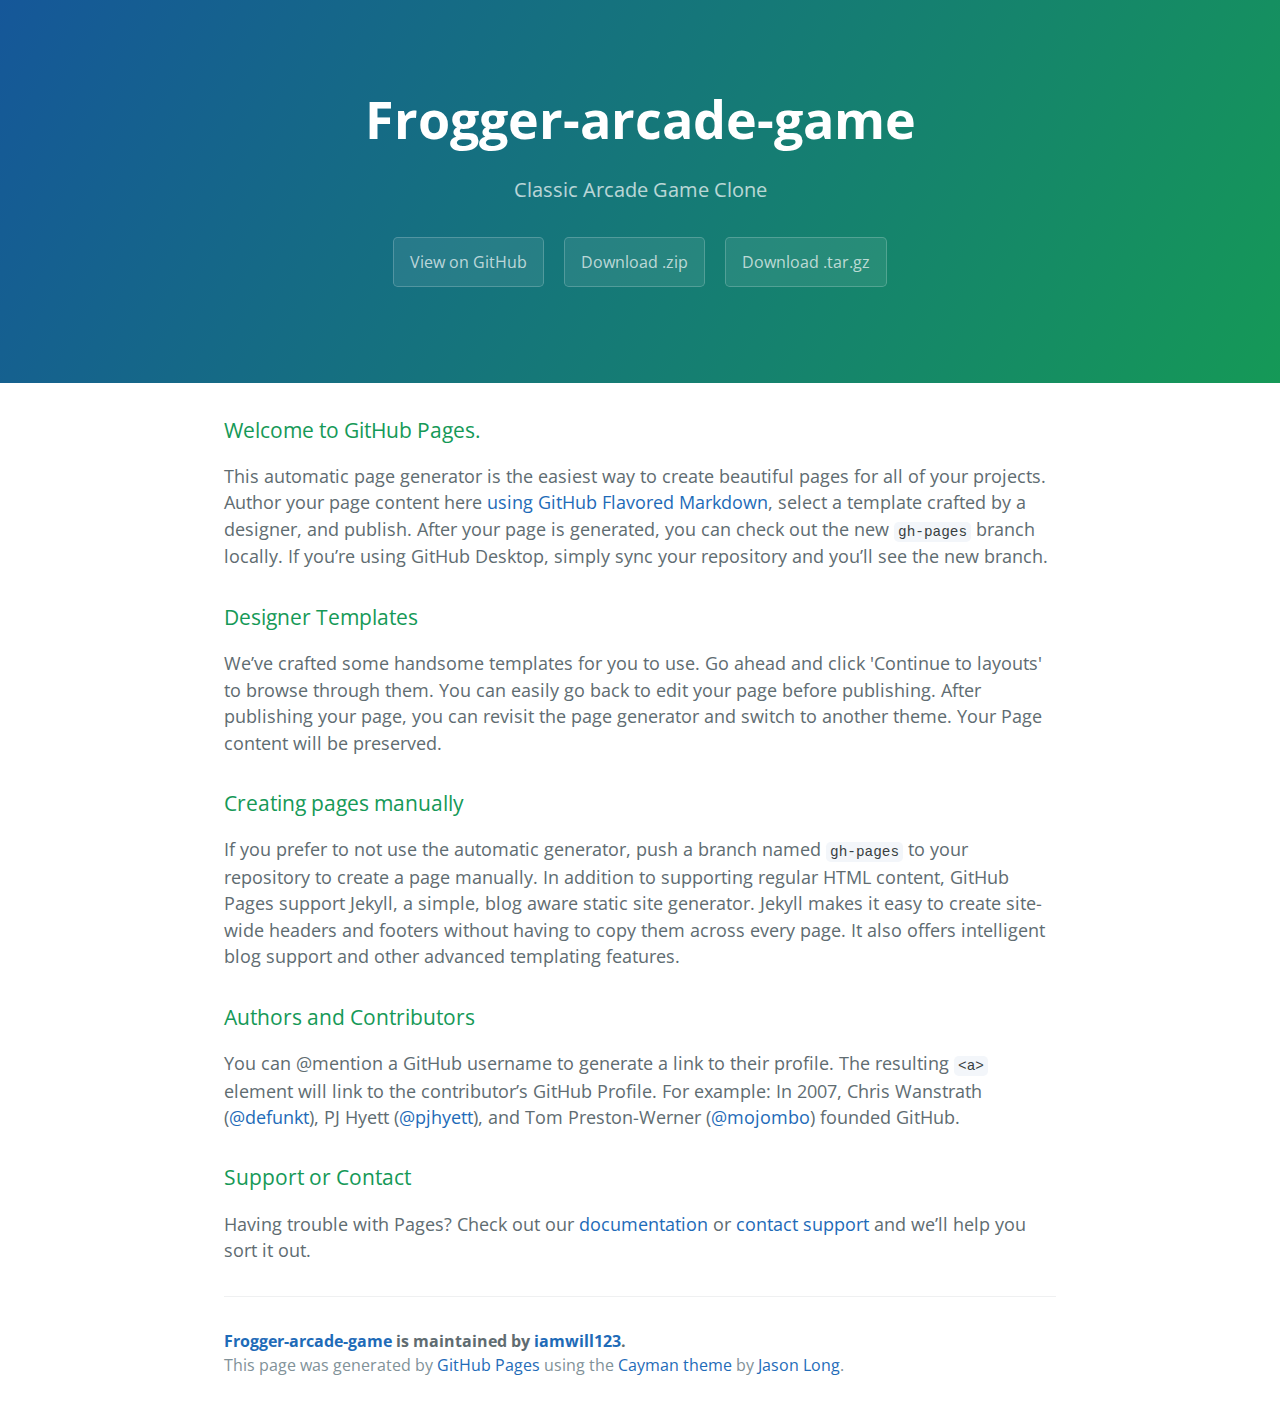
==== index.html @ c5eda5cd "Create master branch via GitHub" ====
<!DOCTYPE html>
<html lang="en-us">
  <head>
    <meta charset="UTF-8">
    <title>Frogger-arcade-game by iamwill123</title>
    <meta name="viewport" content="width=device-width, initial-scale=1">
    <link rel="stylesheet" type="text/css" href="stylesheets/normalize.css" media="screen">
    <link href='https://fonts.googleapis.com/css?family=Open+Sans:400,700' rel='stylesheet' type='text/css'>
    <link rel="stylesheet" type="text/css" href="stylesheets/stylesheet.css" media="screen">
    <link rel="stylesheet" type="text/css" href="stylesheets/github-light.css" media="screen">
  </head>
  <body>
    <section class="page-header">
      <h1 class="project-name">Frogger-arcade-game</h1>
      <h2 class="project-tagline">Classic Arcade Game Clone</h2>
      <a href="https://github.com/iamwill123/Frogger-Arcade-Game" class="btn">View on GitHub</a>
      <a href="https://github.com/iamwill123/Frogger-Arcade-Game/zipball/master" class="btn">Download .zip</a>
      <a href="https://github.com/iamwill123/Frogger-Arcade-Game/tarball/master" class="btn">Download .tar.gz</a>
    </section>

    <section class="main-content">
      <h3>
<a id="welcome-to-github-pages" class="anchor" href="#welcome-to-github-pages" aria-hidden="true"><span aria-hidden="true" class="octicon octicon-link"></span></a>Welcome to GitHub Pages.</h3>

<p>This automatic page generator is the easiest way to create beautiful pages for all of your projects. Author your page content here <a href="https://guides.github.com/features/mastering-markdown/">using GitHub Flavored Markdown</a>, select a template crafted by a designer, and publish. After your page is generated, you can check out the new <code>gh-pages</code> branch locally. If you’re using GitHub Desktop, simply sync your repository and you’ll see the new branch.</p>

<h3>
<a id="designer-templates" class="anchor" href="#designer-templates" aria-hidden="true"><span aria-hidden="true" class="octicon octicon-link"></span></a>Designer Templates</h3>

<p>We’ve crafted some handsome templates for you to use. Go ahead and click 'Continue to layouts' to browse through them. You can easily go back to edit your page before publishing. After publishing your page, you can revisit the page generator and switch to another theme. Your Page content will be preserved.</p>

<h3>
<a id="creating-pages-manually" class="anchor" href="#creating-pages-manually" aria-hidden="true"><span aria-hidden="true" class="octicon octicon-link"></span></a>Creating pages manually</h3>

<p>If you prefer to not use the automatic generator, push a branch named <code>gh-pages</code> to your repository to create a page manually. In addition to supporting regular HTML content, GitHub Pages support Jekyll, a simple, blog aware static site generator. Jekyll makes it easy to create site-wide headers and footers without having to copy them across every page. It also offers intelligent blog support and other advanced templating features.</p>

<h3>
<a id="authors-and-contributors" class="anchor" href="#authors-and-contributors" aria-hidden="true"><span aria-hidden="true" class="octicon octicon-link"></span></a>Authors and Contributors</h3>

<p>You can @mention a GitHub username to generate a link to their profile. The resulting <code>&lt;a&gt;</code> element will link to the contributor’s GitHub Profile. For example: In 2007, Chris Wanstrath (<a href="https://github.com/defunkt" class="user-mention">@defunkt</a>), PJ Hyett (<a href="https://github.com/pjhyett" class="user-mention">@pjhyett</a>), and Tom Preston-Werner (<a href="https://github.com/mojombo" class="user-mention">@mojombo</a>) founded GitHub.</p>

<h3>
<a id="support-or-contact" class="anchor" href="#support-or-contact" aria-hidden="true"><span aria-hidden="true" class="octicon octicon-link"></span></a>Support or Contact</h3>

<p>Having trouble with Pages? Check out our <a href="https://help.github.com/pages">documentation</a> or <a href="https://github.com/contact">contact support</a> and we’ll help you sort it out.</p>

      <footer class="site-footer">
        <span class="site-footer-owner"><a href="https://github.com/iamwill123/Frogger-Arcade-Game">Frogger-arcade-game</a> is maintained by <a href="https://github.com/iamwill123">iamwill123</a>.</span>

        <span class="site-footer-credits">This page was generated by <a href="https://pages.github.com">GitHub Pages</a> using the <a href="https://github.com/jasonlong/cayman-theme">Cayman theme</a> by <a href="https://twitter.com/jasonlong">Jason Long</a>.</span>
      </footer>

    </section>

  
  </body>
</html>
---- stylesheets/stylesheet.css ----
* {
  box-sizing: border-box; }

body {
  padding: 0;
  margin: 0;
  font-family: "Open Sans", "Helvetica Neue", Helvetica, Arial, sans-serif;
  font-size: 16px;
  line-height: 1.5;
  color: #606c71; }

a {
  color: #1e6bb8;
  text-decoration: none; }
  a:hover {
    text-decoration: underline; }

.btn {
  display: inline-block;
  margin-bottom: 1rem;
  color: rgba(255, 255, 255, 0.7);
  background-color: rgba(255, 255, 255, 0.08);
  border-color: rgba(255, 255, 255, 0.2);
  border-style: solid;
  border-width: 1px;
  border-radius: 0.3rem;
  transition: color 0.2s, background-color 0.2s, border-color 0.2s; }
  .btn + .btn {
    margin-left: 1rem; }

.btn:hover {
  color: rgba(255, 255, 255, 0.8);
  text-decoration: none;
  background-color: rgba(255, 255, 255, 0.2);
  border-color: rgba(255, 255, 255, 0.3); }

@media screen and (min-width: 64em) {
  .btn {
    padding: 0.75rem 1rem; } }

@media screen and (min-width: 42em) and (max-width: 64em) {
  .btn {
    padding: 0.6rem 0.9rem;
    font-size: 0.9rem; } }

@media screen and (max-width: 42em) {
  .btn {
    display: block;
    width: 100%;
    padding: 0.75rem;
    font-size: 0.9rem; }
    .btn + .btn {
      margin-top: 1rem;
      margin-left: 0; } }

.page-header {
  color: #fff;
  text-align: center;
  background-color: #159957;
  background-image: linear-gradient(120deg, #155799, #159957); }

@media screen and (min-width: 64em) {
  .page-header {
    padding: 5rem 6rem; } }

@media screen and (min-width: 42em) and (max-width: 64em) {
  .page-header {
    padding: 3rem 4rem; } }

@media screen and (max-width: 42em) {
  .page-header {
    padding: 2rem 1rem; } }

.project-name {
  margin-top: 0;
  margin-bottom: 0.1rem; }

@media screen and (min-width: 64em) {
  .project-name {
    font-size: 3.25rem; } }

@media screen and (min-width: 42em) and (max-width: 64em) {
  .project-name {
    font-size: 2.25rem; } }

@media screen and (max-width: 42em) {
  .project-name {
    font-size: 1.75rem; } }

.project-tagline {
  margin-bottom: 2rem;
  font-weight: normal;
  opacity: 0.7; }

@media screen and (min-width: 64em) {
  .project-tagline {
    font-size: 1.25rem; } }

@media screen and (min-width: 42em) and (max-width: 64em) {
  .project-tagline {
    font-size: 1.15rem; } }

@media screen and (max-width: 42em) {
  .project-tagline {
    font-size: 1rem; } }

.main-content :first-child {
  margin-top: 0; }
.main-content img {
  max-width: 100%; }
.main-content h1, .main-content h2, .main-content h3, .main-content h4, .main-content h5, .main-content h6 {
  margin-top: 2rem;
  margin-bottom: 1rem;
  font-weight: normal;
  color: #159957; }
.main-content p {
  margin-bottom: 1em; }
.main-content code {
  padding: 2px 4px;
  font-family: Consolas, "Liberation Mono", Menlo, Courier, monospace;
  font-size: 0.9rem;
  color: #383e41;
  background-color: #f3f6fa;
  border-radius: 0.3rem; }
.main-content pre {
  padding: 0.8rem;
  margin-top: 0;
  margin-bottom: 1rem;
  font: 1rem Consolas, "Liberation Mono", Menlo, Courier, monospace;
  color: #567482;
  word-wrap: normal;
  background-color: #f3f6fa;
  border: solid 1px #dce6f0;
  border-radius: 0.3rem; }
  .main-content pre > code {
    padding: 0;
    margin: 0;
    font-size: 0.9rem;
    color: #567482;
    word-break: normal;
    white-space: pre;
    background: transparent;
    border: 0; }
.main-content .highlight {
  margin-bottom: 1rem; }
  .main-content .highlight pre {
    margin-bottom: 0;
    word-break: normal; }
.main-content .highlight pre, .main-content pre {
  padding: 0.8rem;
  overflow: auto;
  font-size: 0.9rem;
  line-height: 1.45;
  border-radius: 0.3rem; }
.main-content pre code, .main-content pre tt {
  display: inline;
  max-width: initial;
  padding: 0;
  margin: 0;
  overflow: initial;
  line-height: inherit;
  word-wrap: normal;
  background-color: transparent;
  border: 0; }
  .main-content pre code:before, .main-content pre code:after, .main-content pre tt:before, .main-content pre tt:after {
    content: normal; }
.main-content ul, .main-content ol {
  margin-top: 0; }
.main-content blockquote {
  padding: 0 1rem;
  margin-left: 0;
  color: #819198;
  border-left: 0.3rem solid #dce6f0; }
  .main-content blockquote > :first-child {
    margin-top: 0; }
  .main-content blockquote > :last-child {
    margin-bottom: 0; }
.main-content table {
  display: block;
  width: 100%;
  overflow: auto;
  word-break: normal;
  word-break: keep-all; }
  .main-content table th {
    font-weight: bold; }
  .main-content table th, .main-content table td {
    padding: 0.5rem 1rem;
    border: 1px solid #e9ebec; }
.main-content dl {
  padding: 0; }
  .main-content dl dt {
    padding: 0;
    margin-top: 1rem;
    font-size: 1rem;
    font-weight: bold; }
  .main-content dl dd {
    padding: 0;
    margin-bottom: 1rem; }
.main-content hr {
  height: 2px;
  padding: 0;
  margin: 1rem 0;
  background-color: #eff0f1;
  border: 0; }

@media screen and (min-width: 64em) {
  .main-content {
    max-width: 64rem;
    padding: 2rem 6rem;
    margin: 0 auto;
    font-size: 1.1rem; } }

@media screen and (min-width: 42em) and (max-width: 64em) {
  .main-content {
    padding: 2rem 4rem;
    font-size: 1.1rem; } }

@media screen and (max-width: 42em) {
  .main-content {
    padding: 2rem 1rem;
    font-size: 1rem; } }

.site-footer {
  padding-top: 2rem;
  margin-top: 2rem;
  border-top: solid 1px #eff0f1; }

.site-footer-owner {
  display: block;
  font-weight: bold; }

.site-footer-credits {
  color: #819198; }

@media screen and (min-width: 64em) {
  .site-footer {
    font-size: 1rem; } }

@media screen and (min-width: 42em) and (max-width: 64em) {
  .site-footer {
    font-size: 1rem; } }

@media screen and (max-width: 42em) {
  .site-footer {
    font-size: 0.9rem; } }
---- stylesheets/github-light.css ----
/*
The MIT License (MIT)

Copyright (c) 2016 GitHub, Inc.

Permission is hereby granted, free of charge, to any person obtaining a copy
of this software and associated documentation files (the "Software"), to deal
in the Software without restriction, including without limitation the rights
to use, copy, modify, merge, publish, distribute, sublicense, and/or sell
copies of the Software, and to permit persons to whom the Software is
furnished to do so, subject to the following conditions:

The above copyright notice and this permission notice shall be included in all
copies or substantial portions of the Software.

THE SOFTWARE IS PROVIDED "AS IS", WITHOUT WARRANTY OF ANY KIND, EXPRESS OR
IMPLIED, INCLUDING BUT NOT LIMITED TO THE WARRANTIES OF MERCHANTABILITY,
FITNESS FOR A PARTICULAR PURPOSE AND NONINFRINGEMENT. IN NO EVENT SHALL THE
AUTHORS OR COPYRIGHT HOLDERS BE LIABLE FOR ANY CLAIM, DAMAGES OR OTHER
LIABILITY, WHETHER IN AN ACTION OF CONTRACT, TORT OR OTHERWISE, ARISING FROM,
OUT OF OR IN CONNECTION WITH THE SOFTWARE OR THE USE OR OTHER DEALINGS IN THE
SOFTWARE.

*/

.pl-c /* comment */ {
  color: #969896;
}

.pl-c1 /* constant, variable.other.constant, support, meta.property-name, support.constant, support.variable, meta.module-reference, markup.raw, meta.diff.header */,
.pl-s .pl-v /* string variable */ {
  color: #0086b3;
}

.pl-e /* entity */,
.pl-en /* entity.name */ {
  color: #795da3;
}

.pl-smi /* variable.parameter.function, storage.modifier.package, storage.modifier.import, storage.type.java, variable.other */,
.pl-s .pl-s1 /* string source */ {
  color: #333;
}

.pl-ent /* entity.name.tag */ {
  color: #63a35c;
}

.pl-k /* keyword, storage, storage.type */ {
  color: #a71d5d;
}

.pl-s /* string */,
.pl-pds /* punctuation.definition.string, string.regexp.character-class */,
.pl-s .pl-pse .pl-s1 /* string punctuation.section.embedded source */,
.pl-sr /* string.regexp */,
.pl-sr .pl-cce /* string.regexp constant.character.escape */,
.pl-sr .pl-sre /* string.regexp source.ruby.embedded */,
.pl-sr .pl-sra /* string.regexp string.regexp.arbitrary-repitition */ {
  color: #183691;
}

.pl-v /* variable */ {
  color: #ed6a43;
}

.pl-id /* invalid.deprecated */ {
  color: #b52a1d;
}

.pl-ii /* invalid.illegal */ {
  color: #f8f8f8;
  background-color: #b52a1d;
}

.pl-sr .pl-cce /* string.regexp constant.character.escape */ {
  font-weight: bold;
  color: #63a35c;
}

.pl-ml /* markup.list */ {
  color: #693a17;
}

.pl-mh /* markup.heading */,
.pl-mh .pl-en /* markup.heading entity.name */,
.pl-ms /* meta.separator */ {
  font-weight: bold;
  color: #1d3e81;
}

.pl-mq /* markup.quote */ {
  color: #008080;
}

.pl-mi /* markup.italic */ {
  font-style: italic;
  color: #333;
}

.pl-mb /* markup.bold */ {
  font-weight: bold;
  color: #333;
}

.pl-md /* markup.deleted, meta.diff.header.from-file */ {
  color: #bd2c00;
  background-color: #ffecec;
}

.pl-mi1 /* markup.inserted, meta.diff.header.to-file */ {
  color: #55a532;
  background-color: #eaffea;
}

.pl-mdr /* meta.diff.range */ {
  font-weight: bold;
  color: #795da3;
}

.pl-mo /* meta.output */ {
  color: #1d3e81;
}
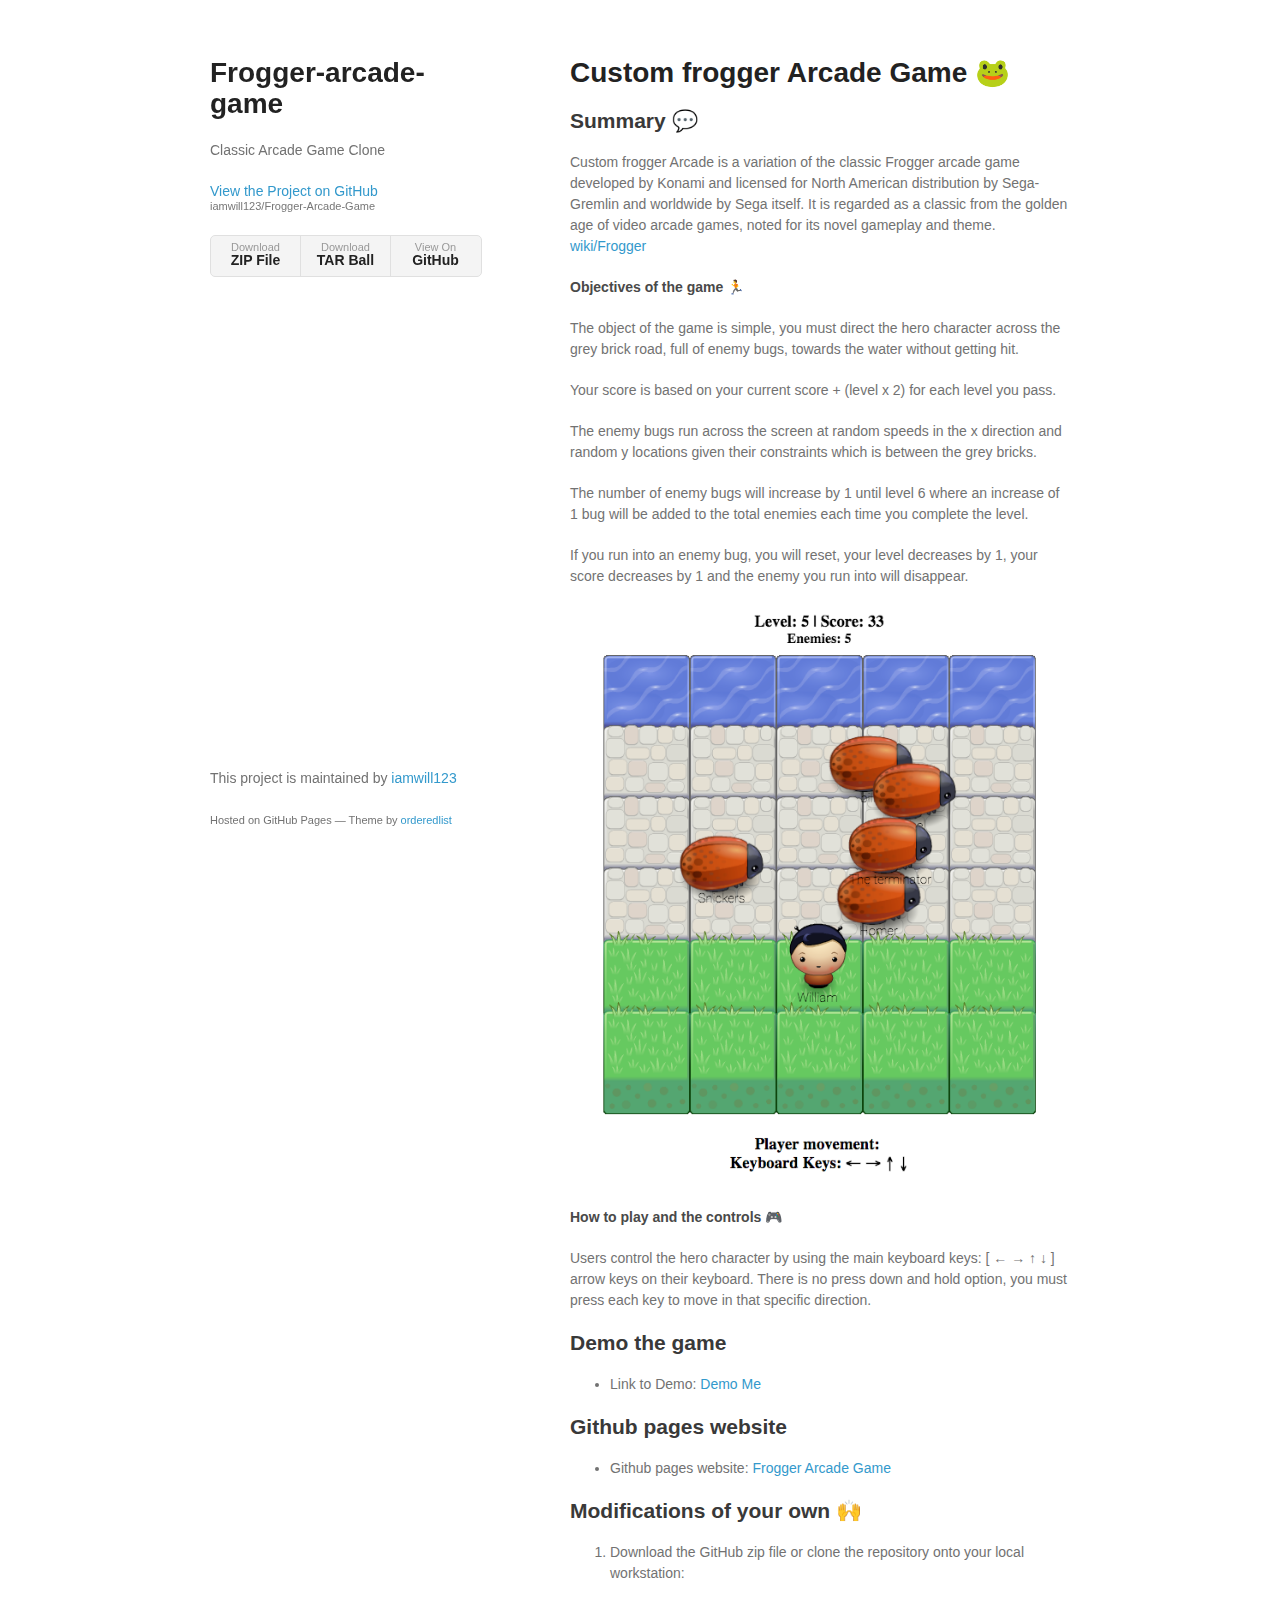
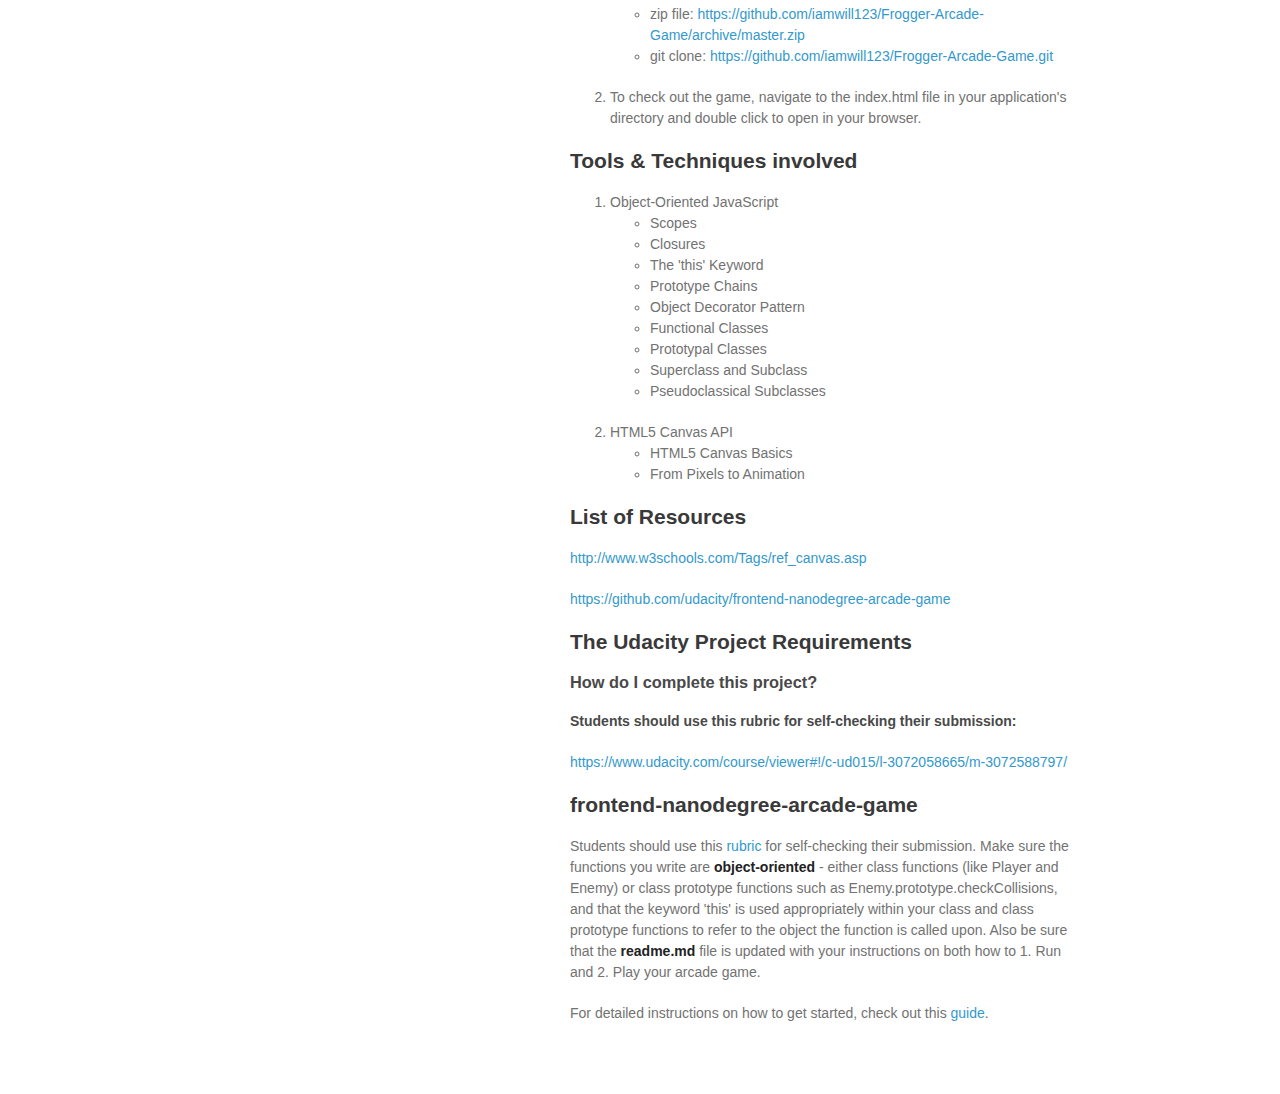
==== commit 63036471: "Create master branch via GitHub" ====
--- a/index.html
+++ b/index.html
@@ -1,57 +1,161 @@
-<!DOCTYPE html>
-<html lang="en-us">
+<!doctype html>
+<html>
   <head>
-    <meta charset="UTF-8">
+    <meta charset="utf-8">
+    <meta http-equiv="X-UA-Compatible" content="chrome=1">
     <title>Frogger-arcade-game by iamwill123</title>
-    <meta name="viewport" content="width=device-width, initial-scale=1">
-    <link rel="stylesheet" type="text/css" href="stylesheets/normalize.css" media="screen">
-    <link href='https://fonts.googleapis.com/css?family=Open+Sans:400,700' rel='stylesheet' type='text/css'>
-    <link rel="stylesheet" type="text/css" href="stylesheets/stylesheet.css" media="screen">
-    <link rel="stylesheet" type="text/css" href="stylesheets/github-light.css" media="screen">
+
+    <link rel="stylesheet" href="stylesheets/styles.css">
+    <link rel="stylesheet" href="stylesheets/github-light.css">
+    <meta name="viewport" content="width=device-width">
+    <!--[if lt IE 9]>
+    <script src="//html5shiv.googlecode.com/svn/trunk/html5.js"></script>
+    <![endif]-->
   </head>
   <body>
-    <section class="page-header">
-      <h1 class="project-name">Frogger-arcade-game</h1>
-      <h2 class="project-tagline">Classic Arcade Game Clone</h2>
-      <a href="https://github.com/iamwill123/Frogger-Arcade-Game" class="btn">View on GitHub</a>
-      <a href="https://github.com/iamwill123/Frogger-Arcade-Game/zipball/master" class="btn">Download .zip</a>
-      <a href="https://github.com/iamwill123/Frogger-Arcade-Game/tarball/master" class="btn">Download .tar.gz</a>
-    </section>
+    <div class="wrapper">
+      <header>
+        <h1>Frogger-arcade-game</h1>
+        <p>Classic Arcade Game Clone</p>
 
-    <section class="main-content">
-      <h3>
-<a id="welcome-to-github-pages" class="anchor" href="#welcome-to-github-pages" aria-hidden="true"><span aria-hidden="true" class="octicon octicon-link"></span></a>Welcome to GitHub Pages.</h3>
+        <p class="view"><a href="https://github.com/iamwill123/Frogger-Arcade-Game">View the Project on GitHub <small>iamwill123/Frogger-Arcade-Game</small></a></p>
 
-<p>This automatic page generator is the easiest way to create beautiful pages for all of your projects. Author your page content here <a href="https://guides.github.com/features/mastering-markdown/">using GitHub Flavored Markdown</a>, select a template crafted by a designer, and publish. After your page is generated, you can check out the new <code>gh-pages</code> branch locally. If you’re using GitHub Desktop, simply sync your repository and you’ll see the new branch.</p>
+
+        <ul>
+          <li><a href="https://github.com/iamwill123/Frogger-Arcade-Game/zipball/master">Download <strong>ZIP File</strong></a></li>
+          <li><a href="https://github.com/iamwill123/Frogger-Arcade-Game/tarball/master">Download <strong>TAR Ball</strong></a></li>
+          <li><a href="https://github.com/iamwill123/Frogger-Arcade-Game">View On <strong>GitHub</strong></a></li>
+        </ul>
+      </header>
+      <section>
+        <h1>
+<a id="custom-frogger-arcade-game-frog" class="anchor" href="#custom-frogger-arcade-game-frog" aria-hidden="true"><span aria-hidden="true" class="octicon octicon-link"></span></a>Custom frogger Arcade Game <g-emoji alias="frog" fallback-src="https://assets-cdn.github.com/images/icons/emoji/unicode/1f438.png">🐸</g-emoji>
+</h1>
+
+<h2>
+<a id="summary-speech_balloon" class="anchor" href="#summary-speech_balloon" aria-hidden="true"><span aria-hidden="true" class="octicon octicon-link"></span></a>Summary <g-emoji alias="speech_balloon" fallback-src="https://assets-cdn.github.com/images/icons/emoji/unicode/1f4ac.png">💬</g-emoji>
+</h2>
+
+<p>Custom frogger Arcade is a variation of the classic Frogger arcade game developed by Konami and licensed for North American distribution by Sega-Gremlin and worldwide by Sega itself. It is regarded as a classic from the golden age of video arcade games, noted for its novel gameplay and theme. <a href="https://en.wikipedia.org/wiki/Frogger">wiki/Frogger</a></p>
+
+<h4>
+<a id="objectives-of-the-game-running" class="anchor" href="#objectives-of-the-game-running" aria-hidden="true"><span aria-hidden="true" class="octicon octicon-link"></span></a>Objectives of the game <g-emoji alias="runner" fallback-src="https://assets-cdn.github.com/images/icons/emoji/unicode/1f3c3.png">🏃</g-emoji>
+</h4>
+
+<p>The object of the game is simple, you must direct the hero character across the grey brick road, full of enemy bugs, towards the water without getting hit.</p>
+
+<p>Your score is based on your current score + (level x 2) for each level you pass.</p>
+
+<p>The enemy bugs run across the screen at random speeds in the x direction and random y locations given their constraints which is between the grey bricks.</p>
+
+<p>The number of enemy bugs will increase by 1 until level 6 where an increase of 1 bug will be added to the total enemies each time you complete the level.</p>
+
+<p>If you run into an enemy bug, you will reset, your level decreases by 1, your score decreases by 1 and the enemy you run into will disappear.</p>
+
+<p><img src="/images/froggerwill.png" alt="frogger image"></p>
+
+<h4>
+<a id="how-to-play-and-the-controls-video_game" class="anchor" href="#how-to-play-and-the-controls-video_game" aria-hidden="true"><span aria-hidden="true" class="octicon octicon-link"></span></a>How to play and the controls <g-emoji alias="video_game" fallback-src="https://assets-cdn.github.com/images/icons/emoji/unicode/1f3ae.png">🎮</g-emoji>
+</h4>
+
+<p>Users control the hero character by using the main keyboard keys: [  ←   →   ↑   ↓  ] arrow keys on their keyboard. There is no press down and hold option, you must press each key to move in that specific direction.</p>
+
+<h2>
+<a id="demo-the-game" class="anchor" href="#demo-the-game" aria-hidden="true"><span aria-hidden="true" class="octicon octicon-link"></span></a>Demo the game</h2>
+
+<ul>
+<li>Link to Demo: <a href="http://announcer-initials-27650.bitballoon.com/" title="Play game demo">Demo Me</a>
+</li>
+</ul>
+
+<h2>
+<a id="github-pages-website" class="anchor" href="#github-pages-website" aria-hidden="true"><span aria-hidden="true" class="octicon octicon-link"></span></a>Github pages website</h2>
+
+<ul>
+<li>Github pages website: <a href="https://iamwill123.github.io/Frogger-Arcade-Game/" title="Github Pages Website">Frogger Arcade Game</a>
+</li>
+</ul>
+
+<h2>
+<a id="modifications-of-your-own-raised_hands" class="anchor" href="#modifications-of-your-own-raised_hands" aria-hidden="true"><span aria-hidden="true" class="octicon octicon-link"></span></a>Modifications of your own <g-emoji alias="raised_hands" fallback-src="https://assets-cdn.github.com/images/icons/emoji/unicode/1f64c.png">🙌</g-emoji>
+</h2>
+
+<ol>
+<li>
+<p>Download the GitHub zip file or clone the repository onto your local workstation:</p>
+
+<ul>
+<li>zip file: <a href="https://github.com/iamwill123/Frogger-Arcade-Game/archive/master.zip" title="Zip file">https://github.com/iamwill123/Frogger-Arcade-Game/archive/master.zip</a>
+</li>
+<li>git clone: <a href="https://github.com/iamwill123/Frogger-Arcade-Game.git" title="clone repository">https://github.com/iamwill123/Frogger-Arcade-Game.git</a>
+</li>
+</ul>
+</li>
+<li><p>To check out the game, navigate to the index.html file in your application's directory and double click to open in your browser.</p></li>
+</ol>
+
+<h2>
+<a id="tools--techniques-involved" class="anchor" href="#tools--techniques-involved" aria-hidden="true"><span aria-hidden="true" class="octicon octicon-link"></span></a>Tools &amp; Techniques involved</h2>
+
+<ol>
+<li>Object-Oriented JavaScript
+
+<ul>
+<li>Scopes</li>
+<li>Closures</li>
+<li>The 'this' Keyword</li>
+<li>Prototype Chains</li>
+<li>Object Decorator Pattern</li>
+<li>Functional Classes</li>
+<li>Prototypal Classes</li>
+<li>Superclass and Subclass</li>
+<li>Pseudoclassical Subclasses</li>
+</ul>
+</li>
+<li>HTML5 Canvas API
+
+<ul>
+<li>HTML5 Canvas Basics</li>
+<li>From Pixels to Animation</li>
+</ul>
+</li>
+</ol>
+
+<h2>
+<a id="list-of-resources" class="anchor" href="#list-of-resources" aria-hidden="true"><span aria-hidden="true" class="octicon octicon-link"></span></a>List of Resources</h2>
+
+<p><a href="http://www.w3schools.com/Tags/ref_canvas.asp" title="HTML5 Canvas Reference">http://www.w3schools.com/Tags/ref_canvas.asp</a></p>
+
+<p><a href="https://github.com/udacity/frontend-nanodegree-arcade-game" title="Udacity Frontend arcade game">https://github.com/udacity/frontend-nanodegree-arcade-game</a></p>
+
+<h1></h1>
+
+<h2>
+<a id="the-udacity-project-requirements" class="anchor" href="#the-udacity-project-requirements" aria-hidden="true"><span aria-hidden="true" class="octicon octicon-link"></span></a>The Udacity Project Requirements</h2>
 
 <h3>
-<a id="designer-templates" class="anchor" href="#designer-templates" aria-hidden="true"><span aria-hidden="true" class="octicon octicon-link"></span></a>Designer Templates</h3>
+<a id="how-do-i-complete-this-project" class="anchor" href="#how-do-i-complete-this-project" aria-hidden="true"><span aria-hidden="true" class="octicon octicon-link"></span></a>How do I complete this project?</h3>
 
-<p>We’ve crafted some handsome templates for you to use. Go ahead and click 'Continue to layouts' to browse through them. You can easily go back to edit your page before publishing. After publishing your page, you can revisit the page generator and switch to another theme. Your Page content will be preserved.</p>
+<h4>
+<a id="students-should-use-this-rubric-for-self-checking-their-submission" class="anchor" href="#students-should-use-this-rubric-for-self-checking-their-submission" aria-hidden="true"><span aria-hidden="true" class="octicon octicon-link"></span></a>Students should use this rubric for self-checking their submission:</h4>
 
-<h3>
-<a id="creating-pages-manually" class="anchor" href="#creating-pages-manually" aria-hidden="true"><span aria-hidden="true" class="octicon octicon-link"></span></a>Creating pages manually</h3>
+<p><a href="https://www.udacity.com/course/viewer#!/c-ud015/l-3072058665/m-3072588797/" title="Frogger Arcade Game Project Requirements">https://www.udacity.com/course/viewer#!/c-ud015/l-3072058665/m-3072588797/</a></p>
 
-<p>If you prefer to not use the automatic generator, push a branch named <code>gh-pages</code> to your repository to create a page manually. In addition to supporting regular HTML content, GitHub Pages support Jekyll, a simple, blog aware static site generator. Jekyll makes it easy to create site-wide headers and footers without having to copy them across every page. It also offers intelligent blog support and other advanced templating features.</p>
+<h2>
+<a id="frontend-nanodegree-arcade-game" class="anchor" href="#frontend-nanodegree-arcade-game" aria-hidden="true"><span aria-hidden="true" class="octicon octicon-link"></span></a>frontend-nanodegree-arcade-game</h2>
 
-<h3>
-<a id="authors-and-contributors" class="anchor" href="#authors-and-contributors" aria-hidden="true"><span aria-hidden="true" class="octicon octicon-link"></span></a>Authors and Contributors</h3>
+<h1></h1>
 
-<p>You can @mention a GitHub username to generate a link to their profile. The resulting <code>&lt;a&gt;</code> element will link to the contributor’s GitHub Profile. For example: In 2007, Chris Wanstrath (<a href="https://github.com/defunkt" class="user-mention">@defunkt</a>), PJ Hyett (<a href="https://github.com/pjhyett" class="user-mention">@pjhyett</a>), and Tom Preston-Werner (<a href="https://github.com/mojombo" class="user-mention">@mojombo</a>) founded GitHub.</p>
+<p>Students should use this <a href="https://review.udacity.com/#!/projects/2696458597/rubric">rubric</a> for self-checking their submission. Make sure the functions you write are <strong>object-oriented</strong> - either class functions (like Player and Enemy) or class prototype functions such as Enemy.prototype.checkCollisions, and that the keyword 'this' is used appropriately within your class and class prototype functions to refer to the object the function is called upon. Also be sure that the <strong>readme.md</strong> file is updated with your instructions on both how to 1. Run and 2. Play your arcade game.</p>
 
-<h3>
-<a id="support-or-contact" class="anchor" href="#support-or-contact" aria-hidden="true"><span aria-hidden="true" class="octicon octicon-link"></span></a>Support or Contact</h3>
-
-<p>Having trouble with Pages? Check out our <a href="https://help.github.com/pages">documentation</a> or <a href="https://github.com/contact">contact support</a> and we’ll help you sort it out.</p>
-
-      <footer class="site-footer">
-        <span class="site-footer-owner"><a href="https://github.com/iamwill123/Frogger-Arcade-Game">Frogger-arcade-game</a> is maintained by <a href="https://github.com/iamwill123">iamwill123</a>.</span>
-
-        <span class="site-footer-credits">This page was generated by <a href="https://pages.github.com">GitHub Pages</a> using the <a href="https://github.com/jasonlong/cayman-theme">Cayman theme</a> by <a href="https://twitter.com/jasonlong">Jason Long</a>.</span>
+<p>For detailed instructions on how to get started, check out this <a href="https://docs.google.com/document/d/1v01aScPjSWCCWQLIpFqvg3-vXLH2e8_SZQKC8jNO0Dc/pub?embedded=true">guide</a>.</p>
+      </section>
+      <footer>
+        <p>This project is maintained by <a href="https://github.com/iamwill123">iamwill123</a></p>
+        <p><small>Hosted on GitHub Pages &mdash; Theme by <a href="https://github.com/orderedlist">orderedlist</a></small></p>
       </footer>
-
-    </section>
-
-  
+    </div>
+    <script src="javascripts/scale.fix.js"></script>
+    
   </body>
 </html>
--- a/stylesheets/styles.css
+++ b/stylesheets/styles.css
@@ -0,0 +1,324 @@
+@font-face {
+  font-family: 'Noto Sans';
+  font-weight: 400;
+  font-style: normal;
+  src: url('../fonts/Noto-Sans-regular/Noto-Sans-regular.eot');
+  src: url('../fonts/Noto-Sans-regular/Noto-Sans-regular.eot?#iefix') format('embedded-opentype'),
+       local('Noto Sans'),
+       local('Noto-Sans-regular'),
+       url('../fonts/Noto-Sans-regular/Noto-Sans-regular.woff2') format('woff2'),
+       url('../fonts/Noto-Sans-regular/Noto-Sans-regular.woff') format('woff'),
+       url('../fonts/Noto-Sans-regular/Noto-Sans-regular.ttf') format('truetype'),
+       url('../fonts/Noto-Sans-regular/Noto-Sans-regular.svg#NotoSans') format('svg');
+}
+
+@font-face {
+  font-family: 'Noto Sans';
+  font-weight: 700;
+  font-style: normal;
+  src: url('../fonts/Noto-Sans-700/Noto-Sans-700.eot');
+  src: url('../fonts/Noto-Sans-700/Noto-Sans-700.eot?#iefix') format('embedded-opentype'),
+       local('Noto Sans Bold'),
+       local('Noto-Sans-700'),
+       url('../fonts/Noto-Sans-700/Noto-Sans-700.woff2') format('woff2'),
+       url('../fonts/Noto-Sans-700/Noto-Sans-700.woff') format('woff'),
+       url('../fonts/Noto-Sans-700/Noto-Sans-700.ttf') format('truetype'),
+       url('../fonts/Noto-Sans-700/Noto-Sans-700.svg#NotoSans') format('svg');
+}
+
+@font-face {
+  font-family: 'Noto Sans';
+  font-weight: 400;
+  font-style: italic;
+  src: url('../fonts/Noto-Sans-italic/Noto-Sans-italic.eot');
+  src: url('../fonts/Noto-Sans-italic/Noto-Sans-italic.eot?#iefix') format('embedded-opentype'),
+       local('Noto Sans Italic'),
+       local('Noto-Sans-italic'),
+       url('../fonts/Noto-Sans-italic/Noto-Sans-italic.woff2') format('woff2'),
+       url('../fonts/Noto-Sans-italic/Noto-Sans-italic.woff') format('woff'),
+       url('../fonts/Noto-Sans-italic/Noto-Sans-italic.ttf') format('truetype'),
+       url('../fonts/Noto-Sans-italic/Noto-Sans-italic.svg#NotoSans') format('svg');
+}
+
+@font-face {
+  font-family: 'Noto Sans';
+  font-weight: 700;
+  font-style: italic;
+  src: url('../fonts/Noto-Sans-700italic/Noto-Sans-700italic.eot');
+  src: url('../fonts/Noto-Sans-700italic/Noto-Sans-700italic.eot?#iefix') format('embedded-opentype'),
+       local('Noto Sans Bold Italic'),
+       local('Noto-Sans-700italic'),
+       url('../fonts/Noto-Sans-700italic/Noto-Sans-700italic.woff2') format('woff2'),
+       url('../fonts/Noto-Sans-700italic/Noto-Sans-700italic.woff') format('woff'),
+       url('../fonts/Noto-Sans-700italic/Noto-Sans-700italic.ttf') format('truetype'),
+       url('../fonts/Noto-Sans-700italic/Noto-Sans-700italic.svg#NotoSans') format('svg');
+}
+
+body {
+  background-color: #fff;
+  padding:50px;
+  font: 14px/1.5 "Noto Sans", "Helvetica Neue", Helvetica, Arial, sans-serif;
+  color:#727272;
+  font-weight:400;
+}
+
+h1, h2, h3, h4, h5, h6 {
+  color:#222;
+  margin:0 0 20px;
+}
+
+p, ul, ol, table, pre, dl {
+  margin:0 0 20px;
+}
+
+h1, h2, h3 {
+  line-height:1.1;
+}
+
+h1 {
+  font-size:28px;
+}
+
+h2 {
+  color:#393939;
+}
+
+h3, h4, h5, h6 {
+  color:#494949;
+}
+
+a {
+  color:#39c;
+  text-decoration:none;
+}
+
+a:hover {
+  color:#069;
+}
+
+a small {
+  font-size:11px;
+  color:#777;
+  margin-top:-0.3em;
+  display:block;
+}
+
+a:hover small {
+  color:#777;
+}
+
+.wrapper {
+  width:860px;
+  margin:0 auto;
+}
+
+blockquote {
+  border-left:1px solid #e5e5e5;
+  margin:0;
+  padding:0 0 0 20px;
+  font-style:italic;
+}
+
+code, pre {
+  font-family:Monaco, Bitstream Vera Sans Mono, Lucida Console, Terminal, Consolas, Liberation Mono, DejaVu Sans Mono, Courier New, monospace;
+  color:#333;
+  font-size:12px;
+}
+
+pre {
+  padding:8px 15px;
+  background: #f8f8f8;
+  border-radius:5px;
+  border:1px solid #e5e5e5;
+  overflow-x: auto;
+}
+
+table {
+  width:100%;
+  border-collapse:collapse;
+}
+
+th, td {
+  text-align:left;
+  padding:5px 10px;
+  border-bottom:1px solid #e5e5e5;
+}
+
+dt {
+  color:#444;
+  font-weight:700;
+}
+
+th {
+  color:#444;
+}
+
+img {
+  max-width:100%;
+}
+
+header {
+  width:270px;
+  float:left;
+  position:fixed;
+  -webkit-font-smoothing:subpixel-antialiased;
+}
+
+header ul {
+  list-style:none;
+  height:40px;
+  padding:0;
+  background: #f4f4f4;
+  border-radius:5px;
+  border:1px solid #e0e0e0;
+  width:270px;
+}
+
+header li {
+  width:89px;
+  float:left;
+  border-right:1px solid #e0e0e0;
+  height:40px;
+}
+
+header li:first-child a {
+  border-radius:5px 0 0 5px;
+}
+
+header li:last-child a {
+  border-radius:0 5px 5px 0;
+}
+
+header ul a {
+  line-height:1;
+  font-size:11px;
+  color:#999;
+  display:block;
+  text-align:center;
+  padding-top:6px;
+  height:34px;
+}
+
+header ul a:hover {
+  color:#999;
+}
+
+header ul a:active {
+  background-color:#f0f0f0;
+}
+
+strong {
+  color:#222;
+  font-weight:700;
+}
+
+header ul li + li + li {
+  border-right:none;
+  width:89px;
+}
+
+header ul a strong {
+  font-size:14px;
+  display:block;
+  color:#222;
+}
+
+section {
+  width:500px;
+  float:right;
+  padding-bottom:50px;
+}
+
+small {
+  font-size:11px;
+}
+
+hr {
+  border:0;
+  background:#e5e5e5;
+  height:1px;
+  margin:0 0 20px;
+}
+
+footer {
+  width:270px;
+  float:left;
+  position:fixed;
+  bottom:50px;
+  -webkit-font-smoothing:subpixel-antialiased;
+}
+
+@media print, screen and (max-width: 960px) {
+
+  div.wrapper {
+    width:auto;
+    margin:0;
+  }
+
+  header, section, footer {
+    float:none;
+    position:static;
+    width:auto;
+  }
+
+  header {
+    padding-right:320px;
+  }
+
+  section {
+    border:1px solid #e5e5e5;
+    border-width:1px 0;
+    padding:20px 0;
+    margin:0 0 20px;
+  }
+
+  header a small {
+    display:inline;
+  }
+
+  header ul {
+    position:absolute;
+    right:50px;
+    top:52px;
+  }
+}
+
+@media print, screen and (max-width: 720px) {
+  body {
+    word-wrap:break-word;
+  }
+
+  header {
+    padding:0;
+  }
+
+  header ul, header p.view {
+    position:static;
+  }
+
+  pre, code {
+    word-wrap:normal;
+  }
+}
+
+@media print, screen and (max-width: 480px) {
+  body {
+    padding:15px;
+  }
+
+  header ul {
+    width:99%;
+  }
+
+  header li, header ul li + li + li {
+    width:33%;
+  }
+}
+
+@media print {
+  body {
+    padding:0.4in;
+    font-size:12pt;
+    color:#444;
+  }
+}
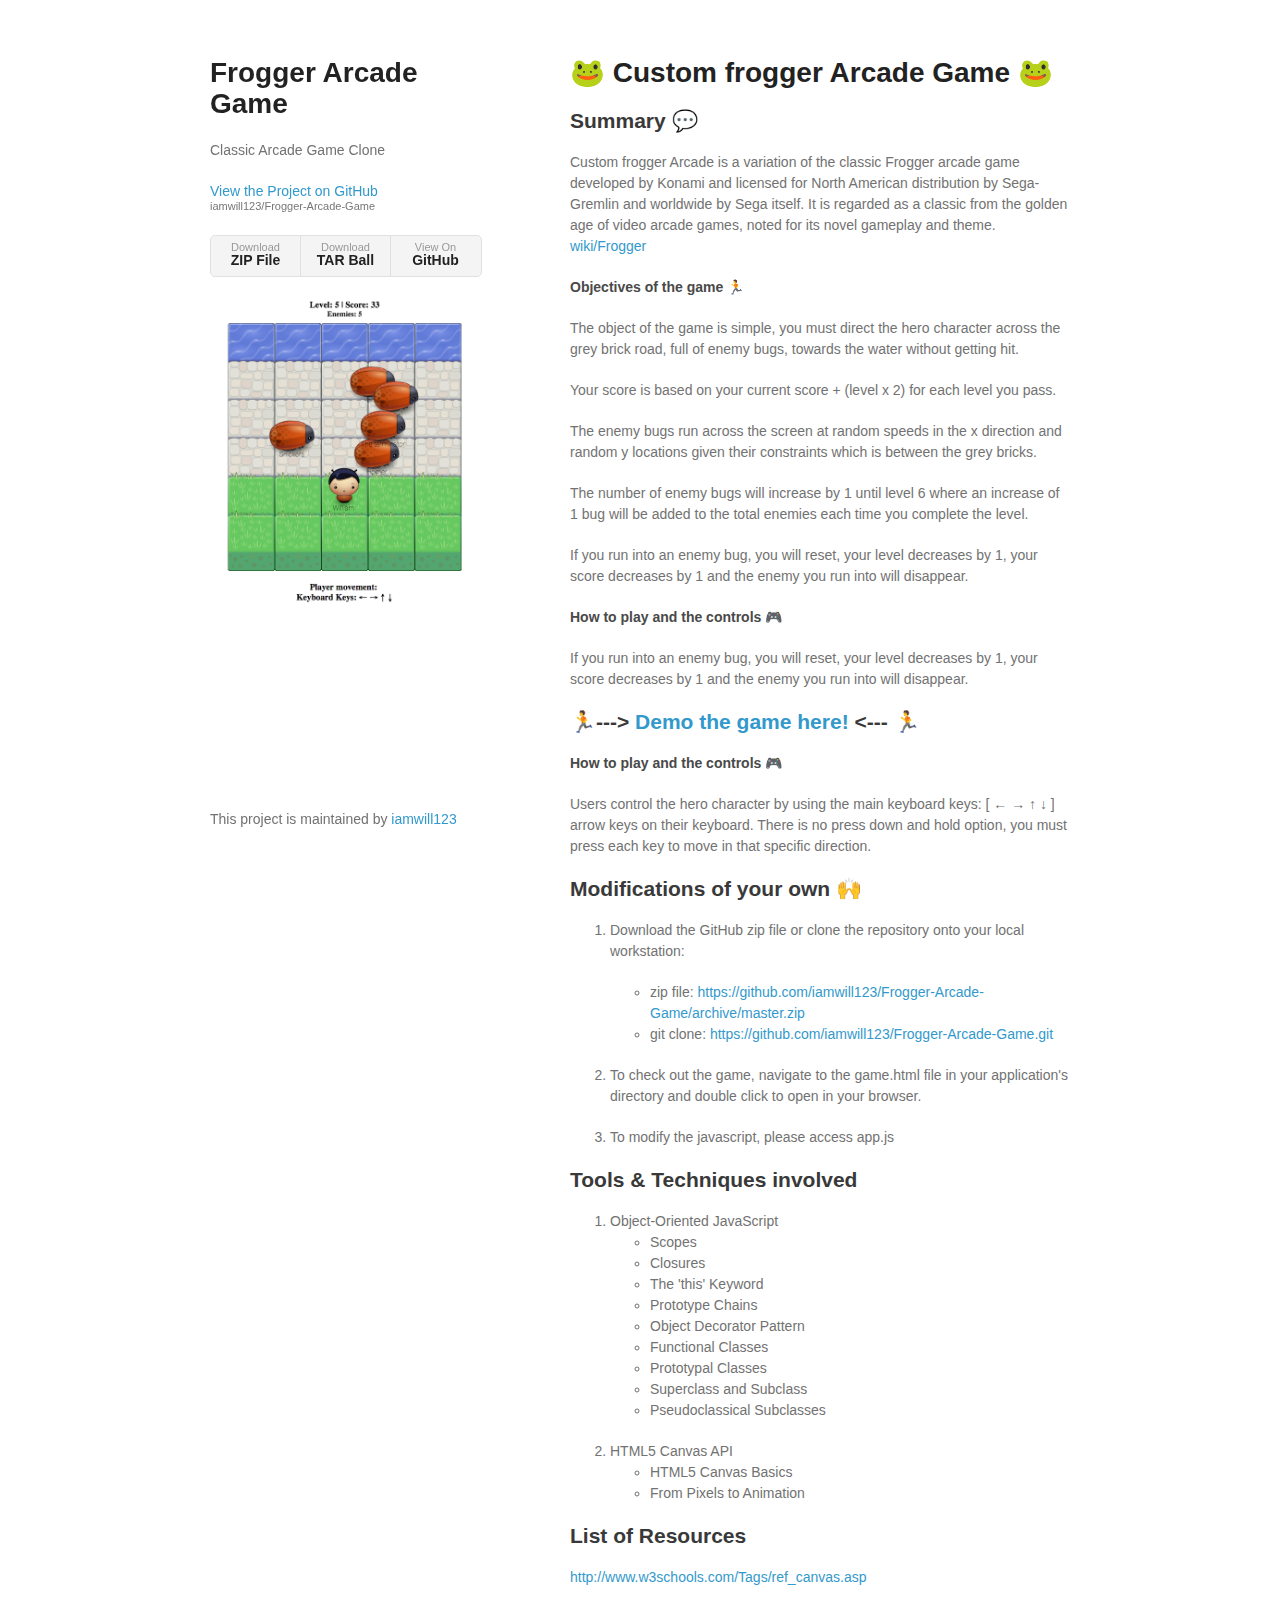
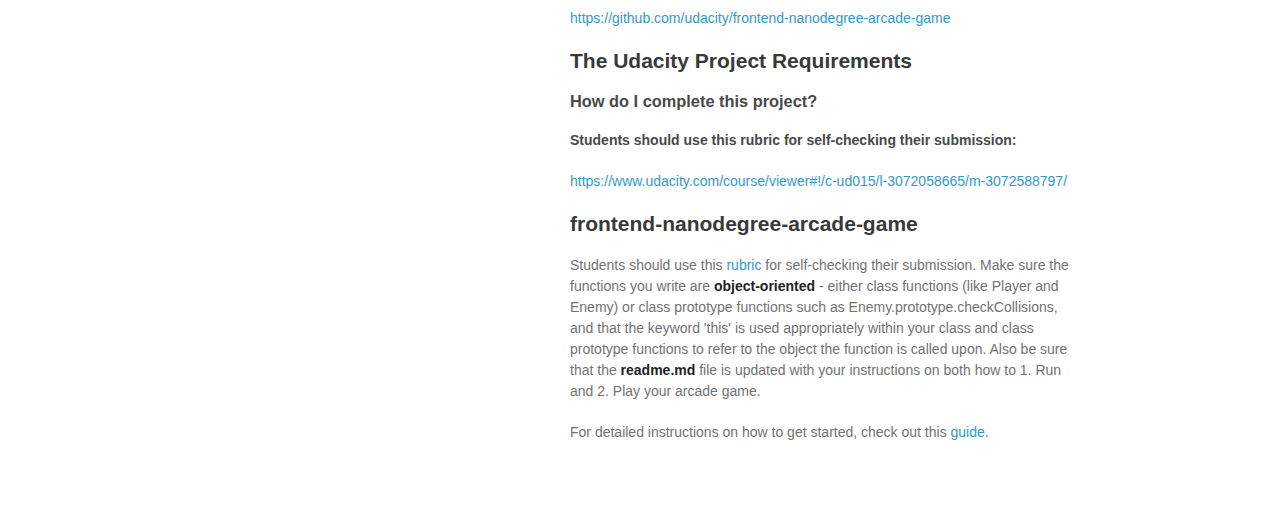
==== commit 0fb36848: "Changes update" ====
--- a/index.html
+++ b/index.html
@@ -1,9 +1,11 @@
 <!doctype html>
 <html>
   <head>
-    <meta charset="utf-8">
+    <meta charset="UTF-8">
     <meta http-equiv="X-UA-Compatible" content="chrome=1">
-    <title>Frogger-arcade-game by iamwill123</title>
+    <title>Frogger Clone Arcade Game by William Pei Yuan</title>
+
+    <title>Frogger Arcade Game by iamwill123</title>
 
     <link rel="stylesheet" href="stylesheets/styles.css">
     <link rel="stylesheet" href="stylesheets/github-light.css">
@@ -15,7 +17,7 @@
   <body>
     <div class="wrapper">
       <header>
-        <h1>Frogger-arcade-game</h1>
+        <h1>Frogger Arcade Game</h1>
         <p>Classic Arcade Game Clone</p>
 
         <p class="view"><a href="https://github.com/iamwill123/Frogger-Arcade-Game">View the Project on GitHub <small>iamwill123/Frogger-Arcade-Game</small></a></p>
@@ -26,136 +28,135 @@
           <li><a href="https://github.com/iamwill123/Frogger-Arcade-Game/tarball/master">Download <strong>TAR Ball</strong></a></li>
           <li><a href="https://github.com/iamwill123/Frogger-Arcade-Game">View On <strong>GitHub</strong></a></li>
         </ul>
+
+        <img src="images/froggerwill.png">
       </header>
       <section>
         <h1>
-<a id="custom-frogger-arcade-game-frog" class="anchor" href="#custom-frogger-arcade-game-frog" aria-hidden="true"><span aria-hidden="true" class="octicon octicon-link"></span></a>Custom frogger Arcade Game <g-emoji alias="frog" fallback-src="https://assets-cdn.github.com/images/icons/emoji/unicode/1f438.png">🐸</g-emoji>
-</h1>
+          <g-emoji alias="frog" fallback-src="https://assets-cdn.github.com/images/icons/emoji/unicode/1f438.png">🐸 </g-emoji><a id="custom-frogger-arcade-game-frog" class="anchor" href="#custom-frogger-arcade-game-frog" aria-hidden="true"><span aria-hidden="true" class="octicon octicon-link"></span></a>Custom frogger Arcade Game <g-emoji alias="frog" fallback-src="https://assets-cdn.github.com/images/icons/emoji/unicode/1f438.png">🐸</g-emoji>
+        </h1>
 
-<h2>
-<a id="summary-speech_balloon" class="anchor" href="#summary-speech_balloon" aria-hidden="true"><span aria-hidden="true" class="octicon octicon-link"></span></a>Summary <g-emoji alias="speech_balloon" fallback-src="https://assets-cdn.github.com/images/icons/emoji/unicode/1f4ac.png">💬</g-emoji>
-</h2>
+        <h2>
+          <a id="summary-speech_balloon" class="anchor" href="#summary-speech_balloon" aria-hidden="true"><span aria-hidden="true" class="octicon octicon-link"></span></a>Summary <g-emoji alias="speech_balloon" fallback-src="https://assets-cdn.github.com/images/icons/emoji/unicode/1f4ac.png">💬</g-emoji>
+        </h2>
 
-<p>Custom frogger Arcade is a variation of the classic Frogger arcade game developed by Konami and licensed for North American distribution by Sega-Gremlin and worldwide by Sega itself. It is regarded as a classic from the golden age of video arcade games, noted for its novel gameplay and theme. <a href="https://en.wikipedia.org/wiki/Frogger">wiki/Frogger</a></p>
+        <p>
+          Custom frogger Arcade is a variation of the classic Frogger arcade game developed by Konami and licensed for North American distribution by Sega-Gremlin and worldwide by Sega itself. It is regarded as a classic from the golden age of video arcade games, noted for its novel gameplay and theme. <a href="https://en.wikipedia.org/wiki/Frogger">wiki/Frogger</a>
+        </p>
 
-<h4>
-<a id="objectives-of-the-game-running" class="anchor" href="#objectives-of-the-game-running" aria-hidden="true"><span aria-hidden="true" class="octicon octicon-link"></span></a>Objectives of the game <g-emoji alias="runner" fallback-src="https://assets-cdn.github.com/images/icons/emoji/unicode/1f3c3.png">🏃</g-emoji>
-</h4>
+        <h4>
+          <a id="objectives-of-the-game-running" class="anchor" href="#objectives-of-the-game-running" aria-hidden="true"><span aria-hidden="true" class="octicon octicon-link"></span></a>Objectives of the game <g-emoji alias="runner" fallback-src="https://assets-cdn.github.com/images/icons/emoji/unicode/1f3c3.png">🏃</g-emoji>
+        </h4>
 
-<p>The object of the game is simple, you must direct the hero character across the grey brick road, full of enemy bugs, towards the water without getting hit.</p>
+        <p>The object of the game is simple, you must direct the hero character across the grey brick road, full of enemy bugs, towards the water without getting hit.</p>
 
-<p>Your score is based on your current score + (level x 2) for each level you pass.</p>
+        <p>Your score is based on your current score + (level x 2) for each level you pass.</p>
 
-<p>The enemy bugs run across the screen at random speeds in the x direction and random y locations given their constraints which is between the grey bricks.</p>
+        <p>The enemy bugs run across the screen at random speeds in the x direction and random y locations given their constraints which is between the grey bricks.</p>
 
-<p>The number of enemy bugs will increase by 1 until level 6 where an increase of 1 bug will be added to the total enemies each time you complete the level.</p>
+        <p>The number of enemy bugs will increase by 1 until level 6 where an increase of 1 bug will be added to the total enemies each time you complete the level.</p>
 
 <p>If you run into an enemy bug, you will reset, your level decreases by 1, your score decreases by 1 and the enemy you run into will disappear.</p>
-
-<p><img src="/images/froggerwill.png" alt="frogger image"></p>
 
 <h4>
 <a id="how-to-play-and-the-controls-video_game" class="anchor" href="#how-to-play-and-the-controls-video_game" aria-hidden="true"><span aria-hidden="true" class="octicon octicon-link"></span></a>How to play and the controls <g-emoji alias="video_game" fallback-src="https://assets-cdn.github.com/images/icons/emoji/unicode/1f3ae.png">🎮</g-emoji>
 </h4>
+        <p>If you run into an enemy bug, you will reset, your level decreases by 1, your score decreases by 1 and the enemy you run into will disappear.</p>
 
-<p>Users control the hero character by using the main keyboard keys: [  ←   →   ↑   ↓  ] arrow keys on their keyboard. There is no press down and hold option, you must press each key to move in that specific direction.</p>
+        <h2 class="text-center">
+          <g-emoji alias="runner" fallback-src="https://assets-cdn.github.com/images/icons/emoji/unicode/1f3c3.png">🏃---> </g-emoji><a href="game.html" alt="Live Frogger demo page" target="_blank">Demo the game here!</a><g-emoji alias="runner" fallback-src="https://assets-cdn.github.com/images/icons/emoji/unicode/1f3c3.png"> <--- 🏃</g-emoji>
+        </h2>
 
-<h2>
-<a id="demo-the-game" class="anchor" href="#demo-the-game" aria-hidden="true"><span aria-hidden="true" class="octicon octicon-link"></span></a>Demo the game</h2>
+        <h4>
+          <a id="how-to-play-and-the-controls-video_game" class="anchor" href="#how-to-play-and-the-controls-video_game" aria-hidden="true"><span aria-hidden="true" class="octicon octicon-link"></span></a>How to play and the controls <g-emoji alias="video_game" fallback-src="https://assets-cdn.github.com/images/icons/emoji/unicode/1f3ae.png">🎮</g-emoji>
+        </h4>
 
-<ul>
-<li>Link to Demo: <a href="http://announcer-initials-27650.bitballoon.com/" title="Play game demo">Demo Me</a>
-</li>
-</ul>
+        <p>Users control the hero character by using the main keyboard keys: [  ←   →   ↑   ↓  ] arrow keys on their keyboard. There is no press down and hold option, you must press each key to move in that specific direction.</p>
 
-<h2>
-<a id="github-pages-website" class="anchor" href="#github-pages-website" aria-hidden="true"><span aria-hidden="true" class="octicon octicon-link"></span></a>Github pages website</h2>
+        <!-- <h2>
+        <a id="github-pages-website" class="anchor" href="#github-pages-website" aria-hidden="true"><span aria-hidden="true" class="octicon octicon-link"></span></a>Github pages website</h2>
 
-<ul>
-<li>Github pages website: <a href="https://iamwill123.github.io/Frogger-Arcade-Game/" title="Github Pages Website">Frogger Arcade Game</a>
-</li>
-</ul>
+        <ul>
+        <li>Github pages website: <a href="https://iamwill123.github.io/Frogger-Arcade-Game/" title="Github Pages Website">Frogger Arcade Game</a>
+        </li>
+        </ul> -->
 
-<h2>
-<a id="modifications-of-your-own-raised_hands" class="anchor" href="#modifications-of-your-own-raised_hands" aria-hidden="true"><span aria-hidden="true" class="octicon octicon-link"></span></a>Modifications of your own <g-emoji alias="raised_hands" fallback-src="https://assets-cdn.github.com/images/icons/emoji/unicode/1f64c.png">🙌</g-emoji>
-</h2>
+        <h2>
+        <a id="modifications-of-your-own-raised_hands" class="anchor" href="#modifications-of-your-own-raised_hands" aria-hidden="true"><span aria-hidden="true" class="octicon octicon-link"></span></a>Modifications of your own <g-emoji alias="raised_hands" fallback-src="https://assets-cdn.github.com/images/icons/emoji/unicode/1f64c.png">🙌</g-emoji>
+        </h2>
 
-<ol>
-<li>
-<p>Download the GitHub zip file or clone the repository onto your local workstation:</p>
+        <ol>
+        <li>
+        <p>Download the GitHub zip file or clone the repository onto your local workstation:</p>
 
-<ul>
-<li>zip file: <a href="https://github.com/iamwill123/Frogger-Arcade-Game/archive/master.zip" title="Zip file">https://github.com/iamwill123/Frogger-Arcade-Game/archive/master.zip</a>
-</li>
-<li>git clone: <a href="https://github.com/iamwill123/Frogger-Arcade-Game.git" title="clone repository">https://github.com/iamwill123/Frogger-Arcade-Game.git</a>
-</li>
-</ul>
-</li>
-<li><p>To check out the game, navigate to the index.html file in your application's directory and double click to open in your browser.</p></li>
-</ol>
+        <ul>
+        <li>zip file: <a href="https://github.com/iamwill123/Frogger-Arcade-Game/archive/master.zip" title="Zip file">https://github.com/iamwill123/Frogger-Arcade-Game/archive/master.zip</a>
+        </li>
+        <li>git clone: <a href="https://github.com/iamwill123/Frogger-Arcade-Game.git" title="clone repository">https://github.com/iamwill123/Frogger-Arcade-Game.git</a>
+        </li>
+        </ul>
+        </li>
+        <li><p>To check out the game, navigate to the game.html file in your application's directory and double click to open in your browser.</p></li>
+        <li>To modify the javascript, please access app.js</li>
+        </ol>
 
-<h2>
-<a id="tools--techniques-involved" class="anchor" href="#tools--techniques-involved" aria-hidden="true"><span aria-hidden="true" class="octicon octicon-link"></span></a>Tools &amp; Techniques involved</h2>
+        <h2>
+        <a id="tools--techniques-involved" class="anchor" href="#tools--techniques-involved" aria-hidden="true"><span aria-hidden="true" class="octicon octicon-link"></span></a>Tools &amp; Techniques involved</h2>
 
-<ol>
-<li>Object-Oriented JavaScript
+        <ol>
+        <li>Object-Oriented JavaScript
 
-<ul>
-<li>Scopes</li>
-<li>Closures</li>
-<li>The 'this' Keyword</li>
-<li>Prototype Chains</li>
-<li>Object Decorator Pattern</li>
-<li>Functional Classes</li>
-<li>Prototypal Classes</li>
-<li>Superclass and Subclass</li>
-<li>Pseudoclassical Subclasses</li>
-</ul>
-</li>
-<li>HTML5 Canvas API
+        <ul>
+        <li>Scopes</li>
+        <li>Closures</li>
+        <li>The 'this' Keyword</li>
+        <li>Prototype Chains</li>
+        <li>Object Decorator Pattern</li>
+        <li>Functional Classes</li>
+        <li>Prototypal Classes</li>
+        <li>Superclass and Subclass</li>
+        <li>Pseudoclassical Subclasses</li>
+        </ul>
+        </li>
+        <li>HTML5 Canvas API
 
-<ul>
-<li>HTML5 Canvas Basics</li>
-<li>From Pixels to Animation</li>
-</ul>
-</li>
-</ol>
+        <ul>
+        <li>HTML5 Canvas Basics</li>
+        <li>From Pixels to Animation</li>
+        </ul>
+        </li>
+        </ol>
 
-<h2>
-<a id="list-of-resources" class="anchor" href="#list-of-resources" aria-hidden="true"><span aria-hidden="true" class="octicon octicon-link"></span></a>List of Resources</h2>
+        <h2>
+        <a id="list-of-resources" class="anchor" href="#list-of-resources" aria-hidden="true"><span aria-hidden="true" class="octicon octicon-link"></span></a>List of Resources</h2>
 
-<p><a href="http://www.w3schools.com/Tags/ref_canvas.asp" title="HTML5 Canvas Reference">http://www.w3schools.com/Tags/ref_canvas.asp</a></p>
+        <p><a href="http://www.w3schools.com/Tags/ref_canvas.asp" title="HTML5 Canvas Reference">http://www.w3schools.com/Tags/ref_canvas.asp</a></p>
 
-<p><a href="https://github.com/udacity/frontend-nanodegree-arcade-game" title="Udacity Frontend arcade game">https://github.com/udacity/frontend-nanodegree-arcade-game</a></p>
+        <p><a href="https://github.com/udacity/frontend-nanodegree-arcade-game" title="Udacity Frontend arcade game">https://github.com/udacity/frontend-nanodegree-arcade-game</a></p>
 
-<h1></h1>
+        <h2>
+        <a id="the-udacity-project-requirements" class="anchor" href="#the-udacity-project-requirements" aria-hidden="true"><span aria-hidden="true" class="octicon octicon-link"></span></a>The Udacity Project Requirements</h2>
 
-<h2>
-<a id="the-udacity-project-requirements" class="anchor" href="#the-udacity-project-requirements" aria-hidden="true"><span aria-hidden="true" class="octicon octicon-link"></span></a>The Udacity Project Requirements</h2>
+        <h3>
+        <a id="how-do-i-complete-this-project" class="anchor" href="#how-do-i-complete-this-project" aria-hidden="true"><span aria-hidden="true" class="octicon octicon-link"></span></a>How do I complete this project?</h3>
 
-<h3>
-<a id="how-do-i-complete-this-project" class="anchor" href="#how-do-i-complete-this-project" aria-hidden="true"><span aria-hidden="true" class="octicon octicon-link"></span></a>How do I complete this project?</h3>
+        <h4>
+        <a id="students-should-use-this-rubric-for-self-checking-their-submission" class="anchor" href="#students-should-use-this-rubric-for-self-checking-their-submission" aria-hidden="true"><span aria-hidden="true" class="octicon octicon-link"></span></a>Students should use this rubric for self-checking their submission:</h4>
 
-<h4>
-<a id="students-should-use-this-rubric-for-self-checking-their-submission" class="anchor" href="#students-should-use-this-rubric-for-self-checking-their-submission" aria-hidden="true"><span aria-hidden="true" class="octicon octicon-link"></span></a>Students should use this rubric for self-checking their submission:</h4>
+        <p><a href="https://www.udacity.com/course/viewer#!/c-ud015/l-3072058665/m-3072588797/" title="Frogger Arcade Game Project Requirements">https://www.udacity.com/course/viewer#!/c-ud015/l-3072058665/m-3072588797/</a></p>
 
-<p><a href="https://www.udacity.com/course/viewer#!/c-ud015/l-3072058665/m-3072588797/" title="Frogger Arcade Game Project Requirements">https://www.udacity.com/course/viewer#!/c-ud015/l-3072058665/m-3072588797/</a></p>
+        <h2>
+        <a id="frontend-nanodegree-arcade-game" class="anchor" href="#frontend-nanodegree-arcade-game" aria-hidden="true"><span aria-hidden="true" class="octicon octicon-link"></span></a>frontend-nanodegree-arcade-game</h2>
 
-<h2>
-<a id="frontend-nanodegree-arcade-game" class="anchor" href="#frontend-nanodegree-arcade-game" aria-hidden="true"><span aria-hidden="true" class="octicon octicon-link"></span></a>frontend-nanodegree-arcade-game</h2>
+        <p>Students should use this <a href="https://review.udacity.com/#!/projects/2696458597/rubric">rubric</a> for self-checking their submission. Make sure the functions you write are <strong>object-oriented</strong> - either class functions (like Player and Enemy) or class prototype functions such as Enemy.prototype.checkCollisions, and that the keyword 'this' is used appropriately within your class and class prototype functions to refer to the object the function is called upon. Also be sure that the <strong>readme.md</strong> file is updated with your instructions on both how to 1. Run and 2. Play your arcade game.</p>
 
-<h1></h1>
-
-<p>Students should use this <a href="https://review.udacity.com/#!/projects/2696458597/rubric">rubric</a> for self-checking their submission. Make sure the functions you write are <strong>object-oriented</strong> - either class functions (like Player and Enemy) or class prototype functions such as Enemy.prototype.checkCollisions, and that the keyword 'this' is used appropriately within your class and class prototype functions to refer to the object the function is called upon. Also be sure that the <strong>readme.md</strong> file is updated with your instructions on both how to 1. Run and 2. Play your arcade game.</p>
-
-<p>For detailed instructions on how to get started, check out this <a href="https://docs.google.com/document/d/1v01aScPjSWCCWQLIpFqvg3-vXLH2e8_SZQKC8jNO0Dc/pub?embedded=true">guide</a>.</p>
+        <p>For detailed instructions on how to get started, check out this <a href="https://docs.google.com/document/d/1v01aScPjSWCCWQLIpFqvg3-vXLH2e8_SZQKC8jNO0Dc/pub?embedded=true">guide</a>.</p>
       </section>
       <footer>
         <p>This project is maintained by <a href="https://github.com/iamwill123">iamwill123</a></p>
-        <p><small>Hosted on GitHub Pages &mdash; Theme by <a href="https://github.com/orderedlist">orderedlist</a></small></p>
       </footer>
     </div>
     <script src="javascripts/scale.fix.js"></script>
-    
+
   </body>
 </html>
